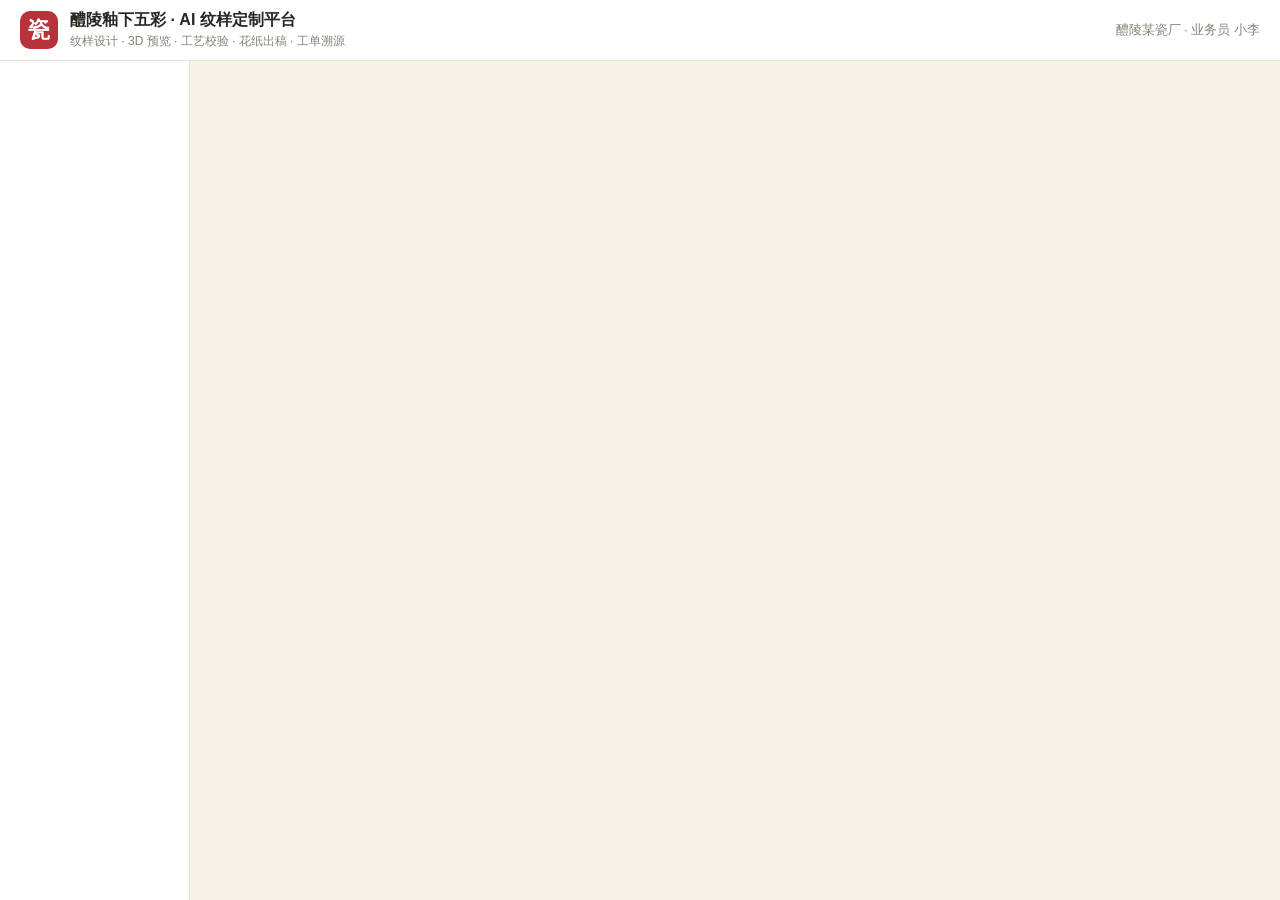
==== app.html @ 52274185 "醴陵釉下五彩AI纹样定制平台 v1" ====
<!doctype html><html lang="zh"><head><meta charset="utf-8"><meta name="viewport" content="width=device-width,initial-scale=1">
<title>醴陵釉下五彩 AI 纹样定制平台</title>
<script type="importmap">{"imports":{"three":"./node_modules/three/build/three.module.js","three/addons/":"./node_modules/three/examples/jsm/"}}</script>
<link rel="stylesheet" href="app.css">
</head><body>
<header><div class="logo">瓷</div><div><b>醴陵釉下五彩 · AI 纹样定制平台</b><small>纹样设计 · 3D 预览 · 工艺校验 · 花纸出稿 · 工单溯源</small></div>
<div class="user">醴陵某瓷厂 · 业务员 小李</div></header>
<div id="wrap"><nav id="nav"></nav><main id="main"></main><aside id="stage"><div id="v3d"></div><div id="vbar"></div></aside></div>
<script type="module" src="app.js"></script>
</body></html>
---- app.css ----
:root{--red:#B8323A;--blue:#2F6FA8;--ink:#2a2723;--mut:#8a8178;--bg:#f6f2ea;--card:#fff;--line:#e8e1d6;--ok:#2a7a3a}
*{box-sizing:border-box}body{margin:0;font-family:"PingFang SC","Noto Sans CJK SC","Microsoft YaHei",sans-serif;color:var(--ink);background:var(--bg);height:100vh;display:flex;flex-direction:column}
header{display:flex;align-items:center;gap:12px;padding:10px 20px;background:#fff;border-bottom:1px solid var(--line)}
header small{display:block;color:var(--mut);font-size:12px;margin-top:2px}.logo{width:38px;height:38px;border-radius:10px;background:var(--red);color:#fff;font:bold 22px serif;display:grid;place-items:center}
.user{margin-left:auto;font-size:13px;color:var(--mut)}
#wrap{flex:1;display:flex;min-height:0}
nav{width:190px;background:#fff;border-right:1px solid var(--line);padding:14px 10px;overflow:auto}
nav a{display:flex;align-items:center;gap:8px;padding:9px 10px;border-radius:8px;color:var(--ink);text-decoration:none;font-size:14px;margin-bottom:2px}
nav a i{font-style:normal;width:22px;height:22px;border-radius:50%;border:1.5px solid var(--line);display:grid;place-items:center;font-size:12px;color:var(--mut)}
nav a.on{background:#fbeeee;color:var(--red);font-weight:600}nav a.on i{border-color:var(--red);color:var(--red)}nav a.done i{background:var(--ok);border-color:var(--ok);color:#fff}
nav .sep{font-size:11px;color:var(--mut);margin:12px 10px 6px}
main{flex:1;overflow:auto;padding:22px 26px}
aside{width:46%;min-width:380px;border-left:1px solid var(--line);display:none;flex-direction:column;background:var(--bg)}aside.on{display:flex}
#v3d{flex:1;min-height:0;position:relative}#vbar{display:flex;gap:8px;padding:10px;justify-content:center;flex-wrap:wrap}
h2{margin:0 0 4px;font-size:22px}.sub{color:var(--mut);font-size:13px;margin-bottom:18px}
.card{background:var(--card);border:1px solid var(--line);border-radius:12px;padding:16px;margin-bottom:14px}
.grid{display:grid;gap:12px}.g2{grid-template-columns:1fr 1fr}.g3{grid-template-columns:repeat(3,1fr)}.g4{grid-template-columns:repeat(4,1fr)}
.btn{border:1px solid var(--line);background:#fff;border-radius:8px;padding:8px 14px;font-size:14px;cursor:pointer;color:var(--ink)}
.btn.p{background:var(--red);border-color:var(--red);color:#fff}.btn.s{font-size:12px;padding:5px 10px}.btn:disabled{opacity:.5;cursor:default}
.row{display:flex;gap:10px;align-items:center;flex-wrap:wrap}.right{margin-left:auto}
.kpi b{font-size:28px;display:block;margin-top:4px}.kpi span{font-size:12px;color:var(--mut)}
.tag{display:inline-block;font-size:12px;padding:2px 8px;border-radius:20px;background:#f1ebe2;color:#6b6157;margin:2px}.tag.ok{background:#e5f2e7;color:var(--ok)}.tag.bad{background:#fbe3e3;color:#c0202a}.tag.warn{background:#fff3d6;color:#9a6a00}
.vessel{cursor:pointer;text-align:center}.vessel.on{outline:2px solid var(--red)}.vessel img{width:100%;aspect-ratio:1;object-fit:cover;border-radius:8px;background:var(--bg)}
.pat{cursor:pointer;border-radius:8px;overflow:hidden;border:2px solid transparent;background:#fff}.pat.on{border-color:var(--red)}.pat img{width:100%;display:block}.pat div{font-size:12px;padding:4px 6px;color:var(--mut)}
textarea,input,select{font:inherit;border:1px solid var(--line);border-radius:8px;padding:8px 10px;width:100%;background:#fff}
table{border-collapse:collapse;width:100%;font-size:13px}td,th{border:1px solid var(--line);padding:7px 9px;text-align:left}th{background:#faf7f2;width:120px;font-weight:600}
.chk{display:flex;gap:10px;padding:10px 0;border-bottom:1px dashed var(--line)}.chk:last-child{border:0}.chk .ic{font-size:20px}
.layer{text-align:center;font-size:12px}.layer canvas,.layer img{width:100%;border:1px solid var(--line);border-radius:6px;background:#fff}.sw{display:inline-block;width:12px;height:12px;border-radius:3px;vertical-align:-1px;margin-right:4px}
.note{font-size:12px;color:var(--mut)}.prog{height:6px;background:#eee;border-radius:3px;overflow:hidden}.prog i{display:block;height:100%;background:var(--red);width:0;transition:width .3s}
.phone{width:360px;margin:0 auto;background:#fff;border-radius:28px;border:8px solid #222;overflow:hidden;box-shadow:0 10px 30px #0002}
.phone .hero img{width:100%;display:block;background:var(--bg)}.phone .body{padding:16px}.tl{border-left:2px solid var(--line);margin-left:6px;padding-left:14px}.tl div{position:relative;margin-bottom:10px;font-size:13px}.tl div:before{content:"";position:absolute;left:-20px;top:4px;width:10px;height:10px;border-radius:50%;background:var(--red)}
.wo{background:#fff;border:1px solid var(--line);padding:24px;border-radius:4px}.wo h3{text-align:center;margin:0 0 4px;letter-spacing:4px}
@media print{header,nav,aside,.noprint{display:none!important}main{padding:0}}
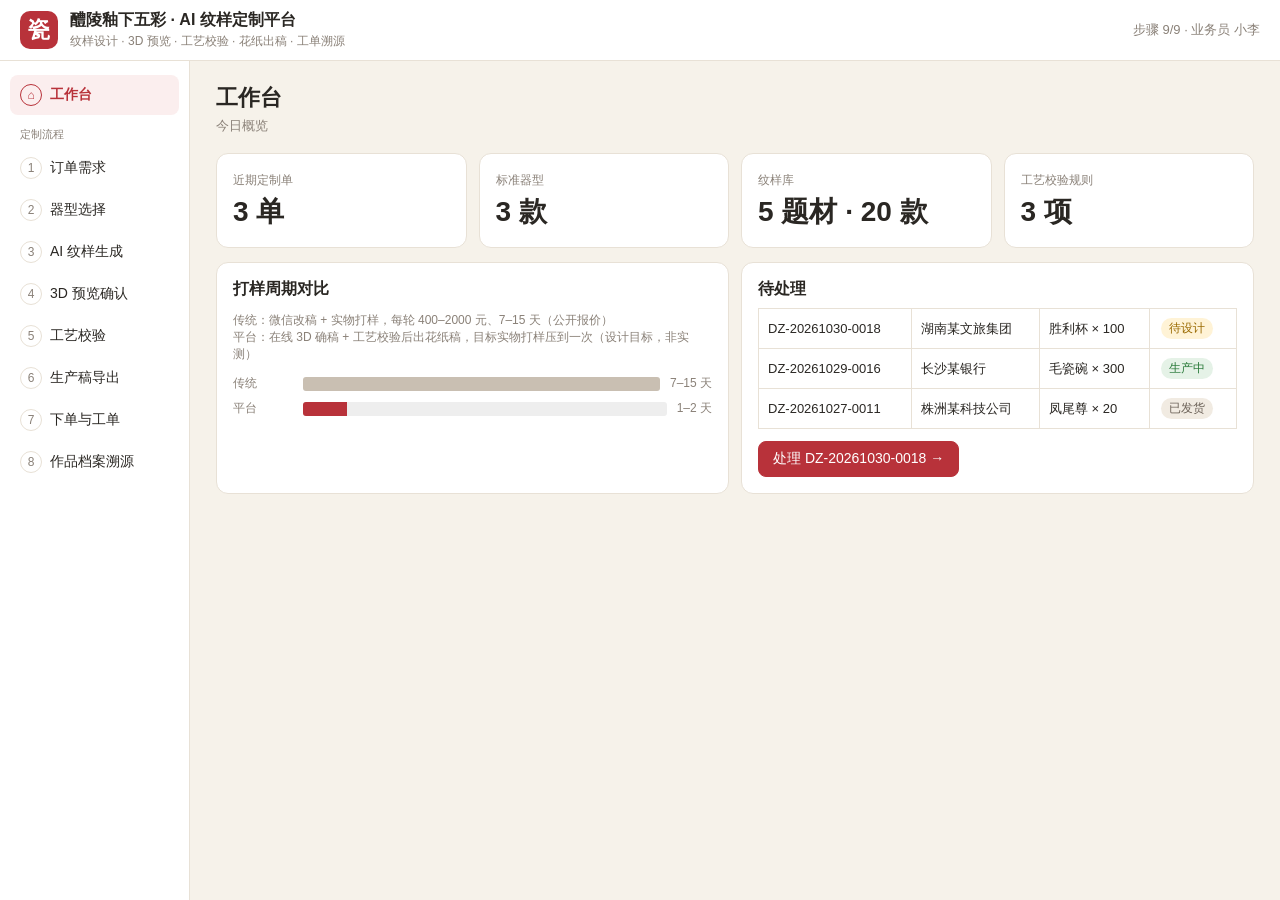
==== commit 5525c085: "移动端 H5 适配：顶部步骤条、3D 置顶、单列布局" ====
--- a/app.html
+++ b/app.html
@@ -1,4 +1,4 @@
-<!doctype html><html lang="zh"><head><meta charset="utf-8"><meta name="viewport" content="width=device-width,initial-scale=1">
+<!doctype html><html lang="zh"><head><meta charset="utf-8"><meta name="viewport" content="width=device-width,initial-scale=1,viewport-fit=cover">
 <title>醴陵釉下五彩 AI 纹样定制平台</title>
 <script type="importmap">{"imports":{"three":"./node_modules/three/build/three.module.js","three/addons/":"./node_modules/three/examples/jsm/"}}</script>
 <link rel="stylesheet" href="app.css">
--- a/app.css
+++ b/app.css
@@ -31,3 +31,22 @@
 .phone .hero img{width:100%;display:block;background:var(--bg)}.phone .body{padding:16px}.tl{border-left:2px solid var(--line);margin-left:6px;padding-left:14px}.tl div{position:relative;margin-bottom:10px;font-size:13px}.tl div:before{content:"";position:absolute;left:-20px;top:4px;width:10px;height:10px;border-radius:50%;background:var(--red)}
 .wo{background:#fff;border:1px solid var(--line);padding:24px;border-radius:4px}.wo h3{text-align:center;margin:0 0 4px;letter-spacing:4px}
 @media print{header,nav,aside,.noprint{display:none!important}main{padding:0}}
+
+@media (max-width:820px){
+body{height:auto;min-height:100vh}
+header{padding:8px 12px;gap:8px;position:sticky;top:0;z-index:5}header>div:nth-child(2){min-width:0;flex:1}header b{font-size:15px;display:block;white-space:nowrap;overflow:hidden;text-overflow:ellipsis}header small{display:none}.logo{width:32px;height:32px;font-size:18px}
+.user{font-size:11px;white-space:nowrap}
+#wrap{flex-direction:column}
+nav{width:auto;border-right:0;border-bottom:1px solid var(--line);padding:6px 8px;display:flex;gap:4px;overflow-x:auto;white-space:nowrap;position:sticky;top:48px;z-index:4;-webkit-overflow-scrolling:touch;scrollbar-width:none}
+nav::-webkit-scrollbar{display:none}nav .sep{display:none}nav a{flex:none;padding:6px 10px;margin:0;font-size:13px}
+aside{width:auto;min-width:0;border-left:0;border-bottom:1px solid var(--line);order:-1}aside.on{display:flex}
+#wrap>nav{order:-2}#v3d{height:52vh;min-height:300px;flex:none;touch-action:none}
+main{padding:14px 12px 28px;overflow:visible}
+h2{font-size:19px}.card{padding:12px}
+.g2{grid-template-columns:1fr}.g3,.g4{grid-template-columns:1fr 1fr}
+.kpi b{font-size:22px}
+.btn{padding:10px 14px}
+table{font-size:12px}th{width:84px}td,th{padding:6px}
+.wo{padding:14px}.phone{width:100%;max-width:400px;border-width:6px}
+}
+@media (max-width:820px) and (orientation:landscape){#wrap{flex-direction:row;flex-wrap:wrap}#wrap>nav{width:100%}aside{width:48%;order:0}#v3d{height:calc(100vh - 110px);min-height:0}main{flex:1;min-width:0}}
